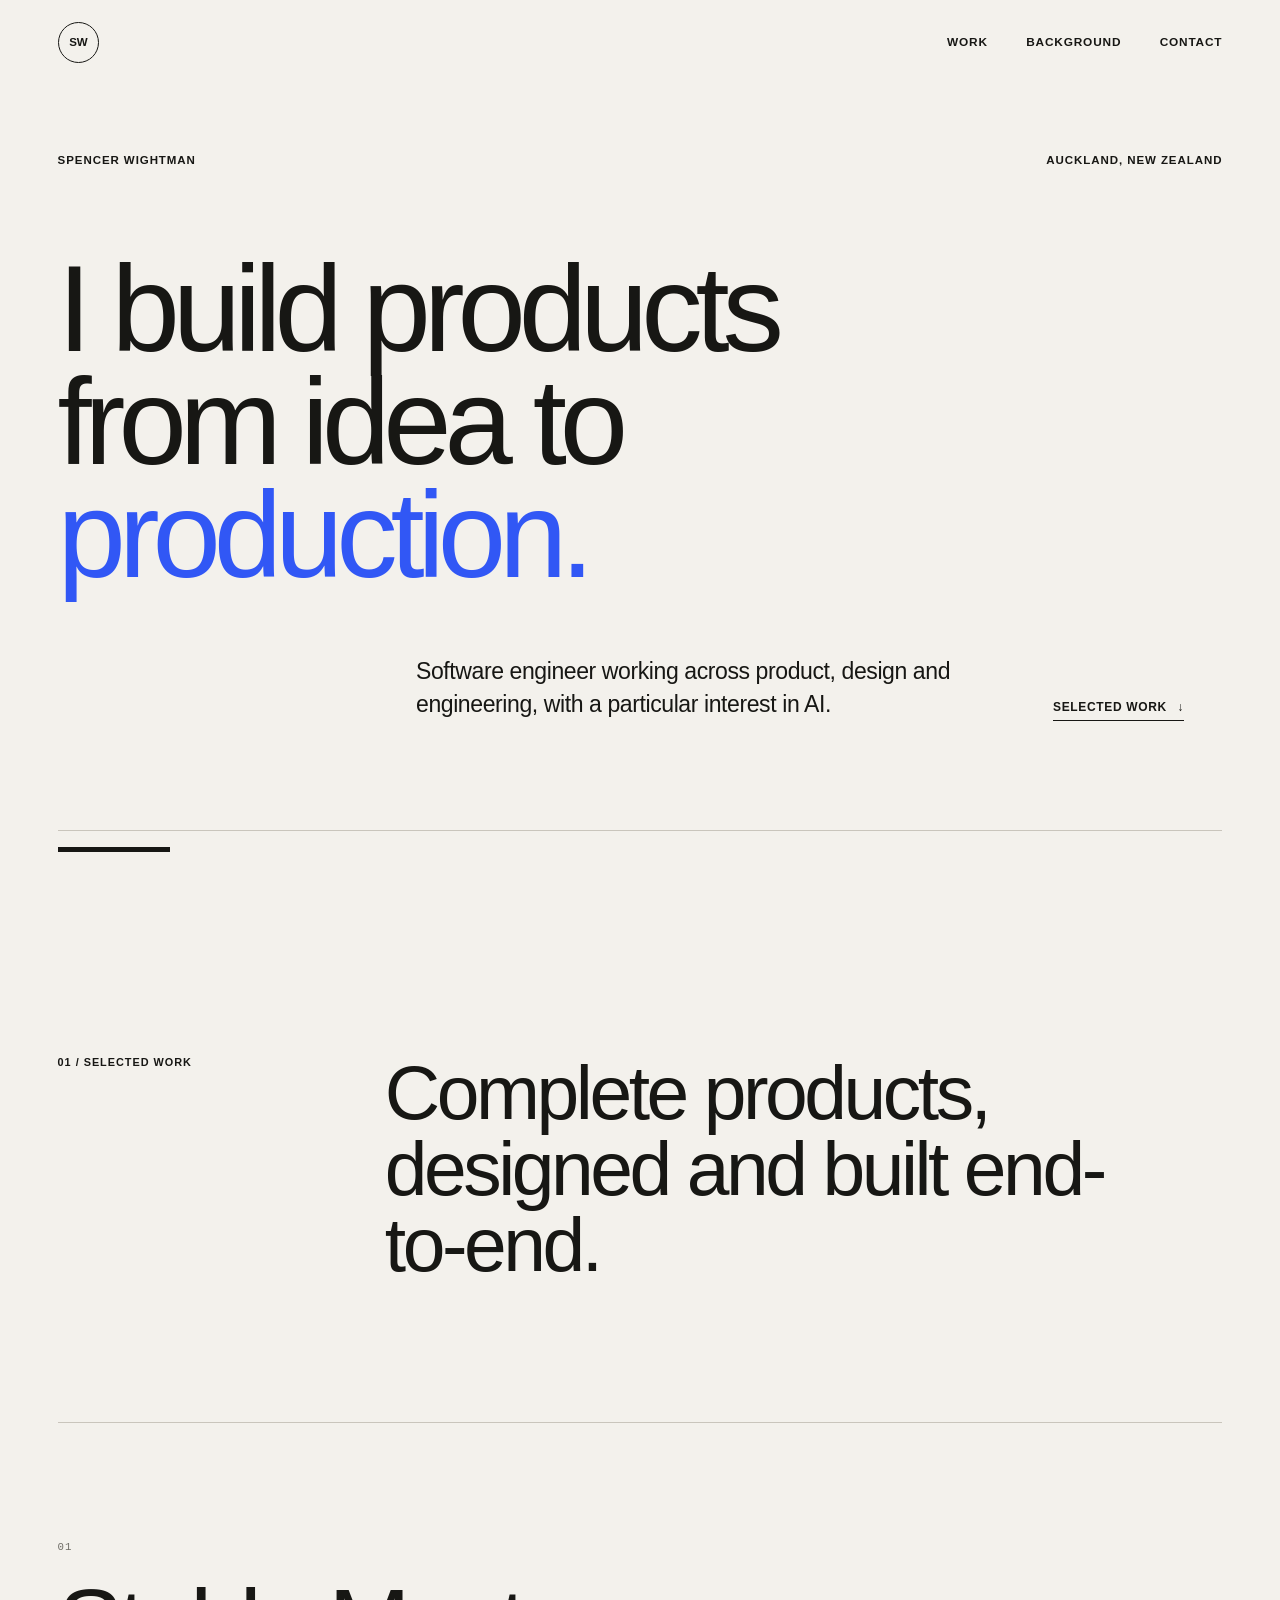
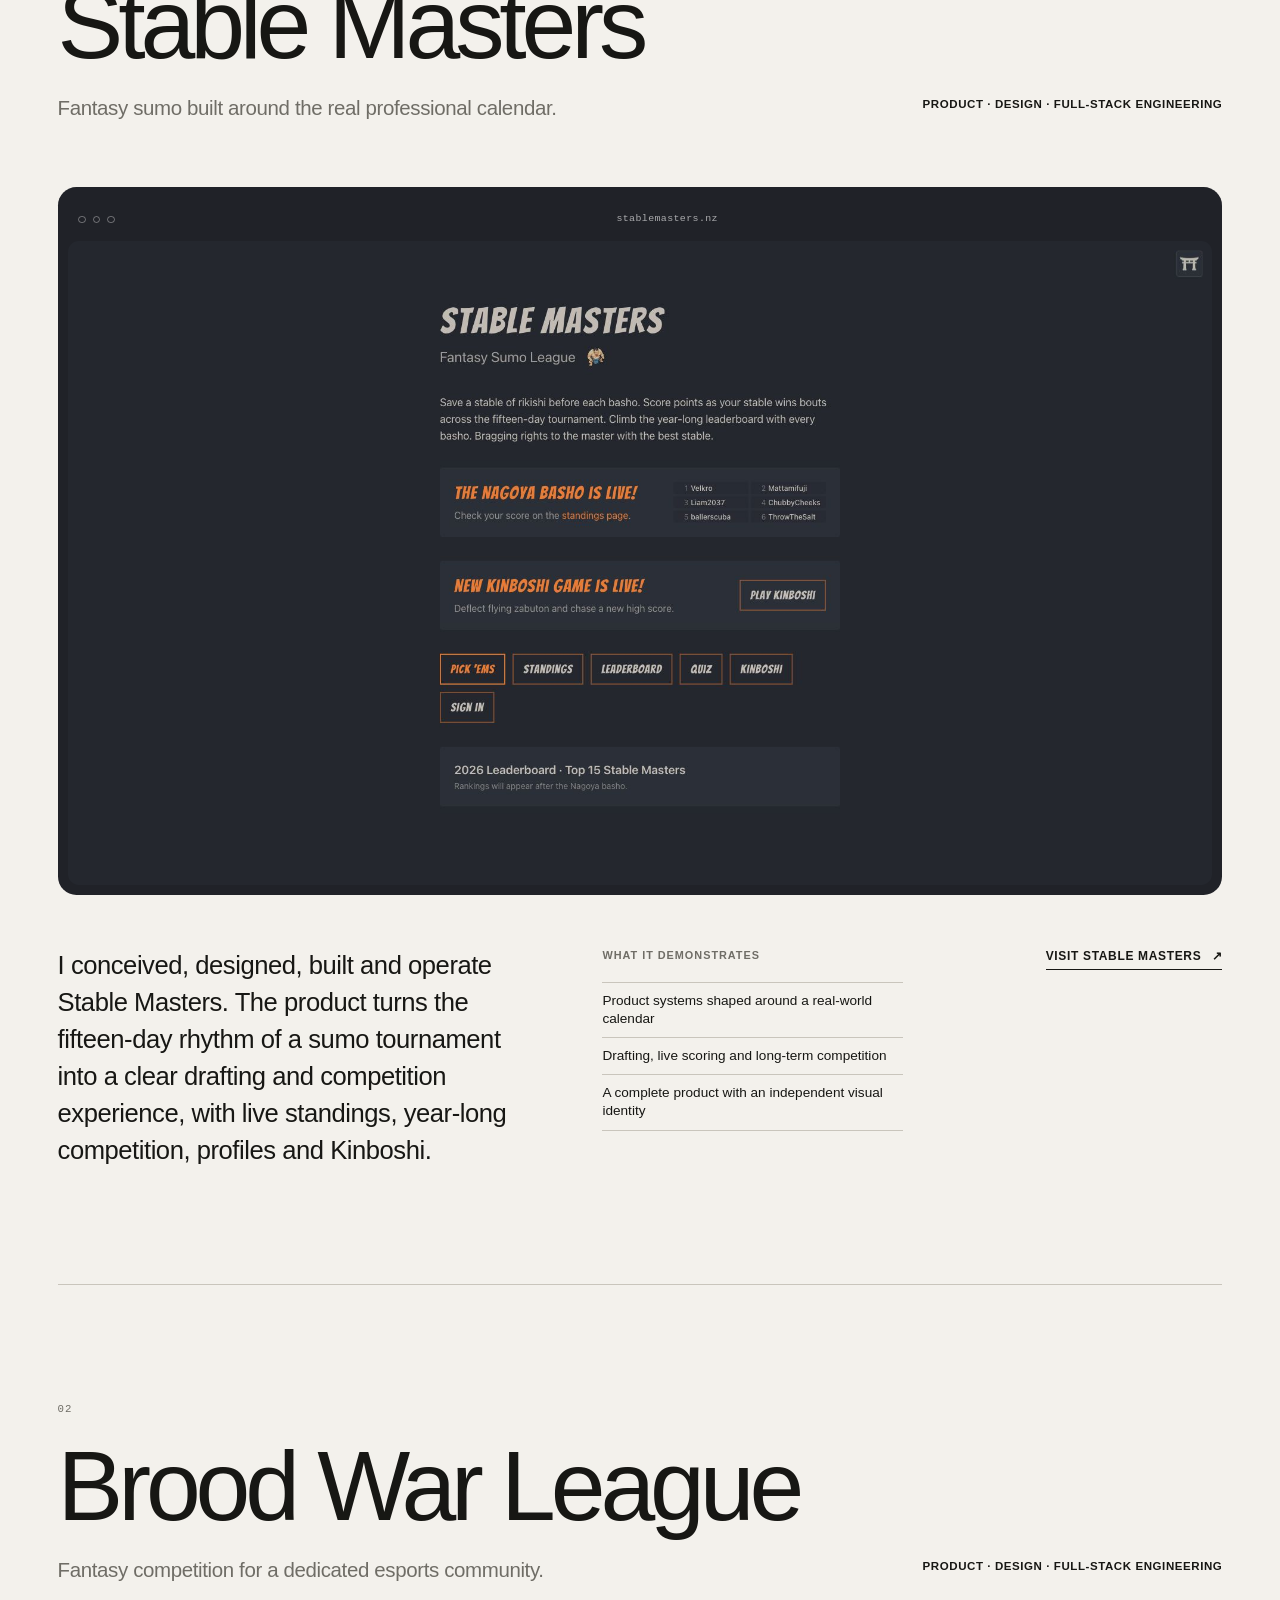
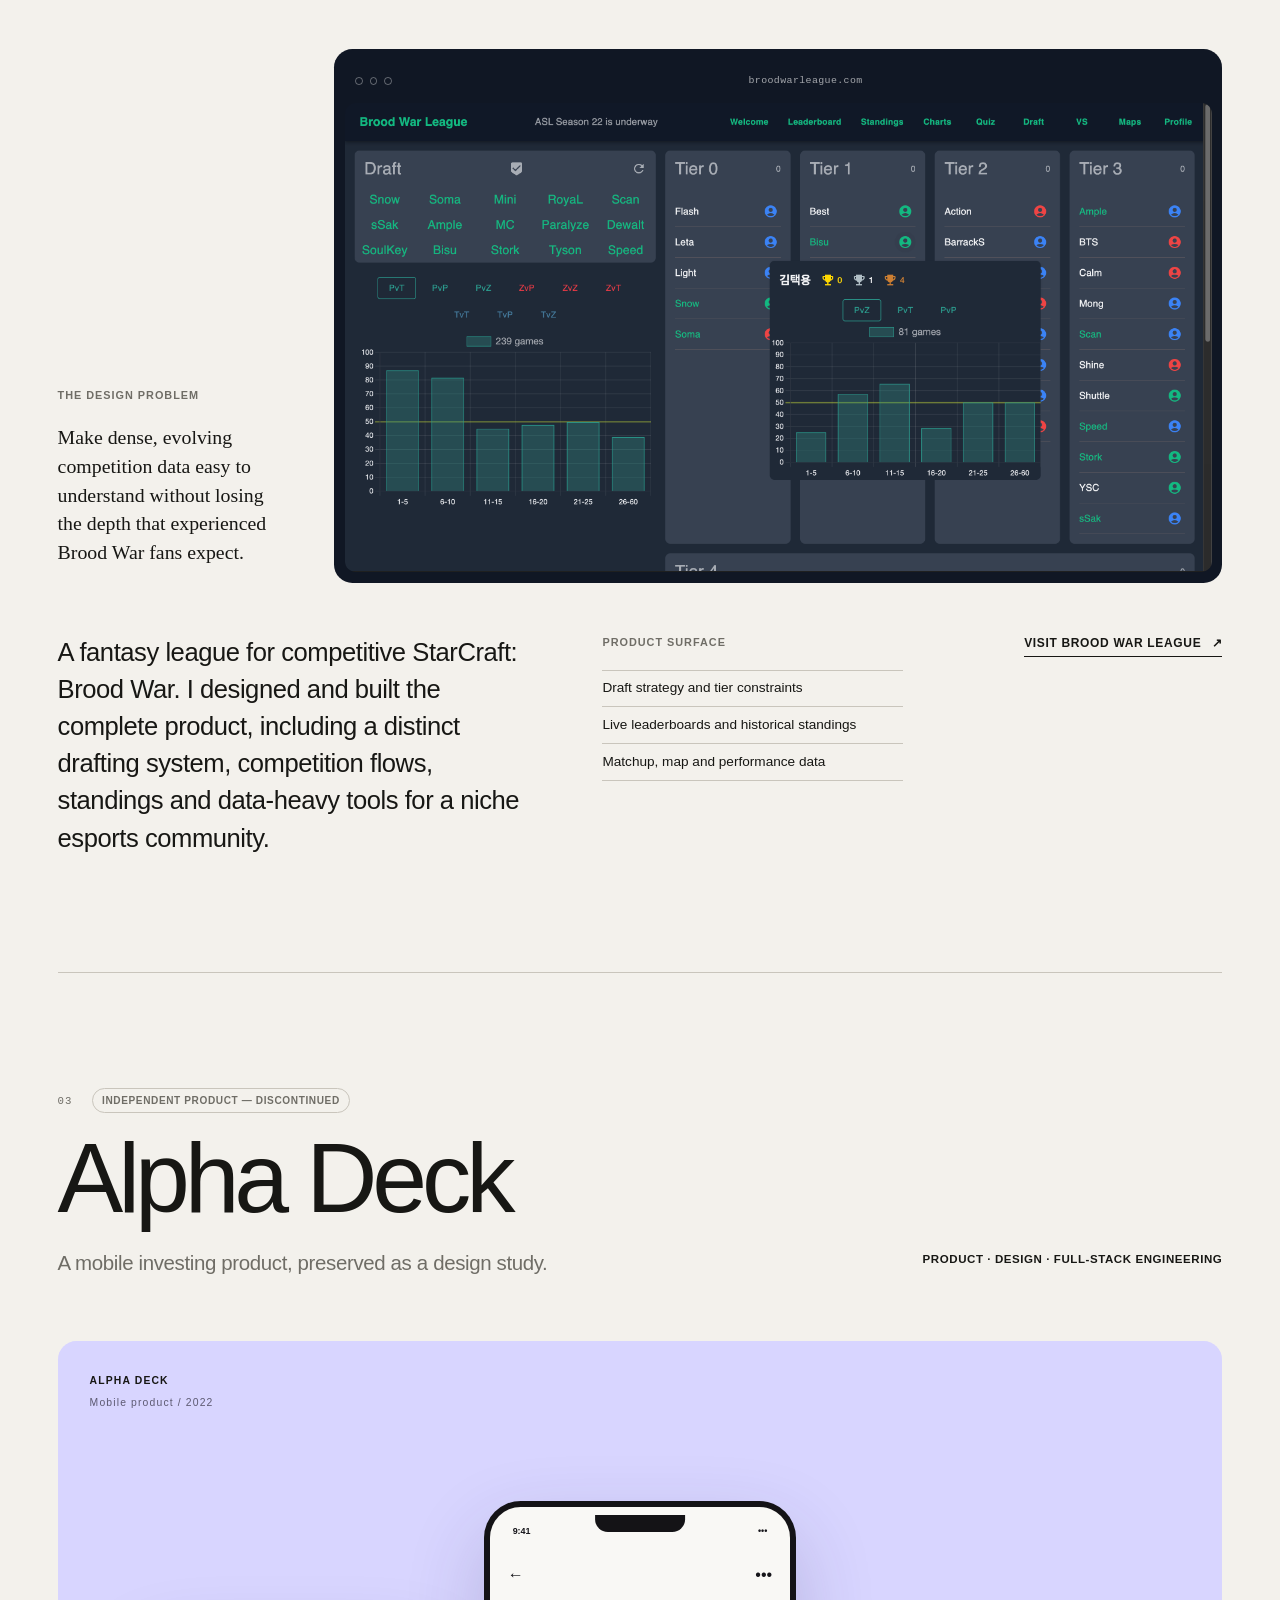
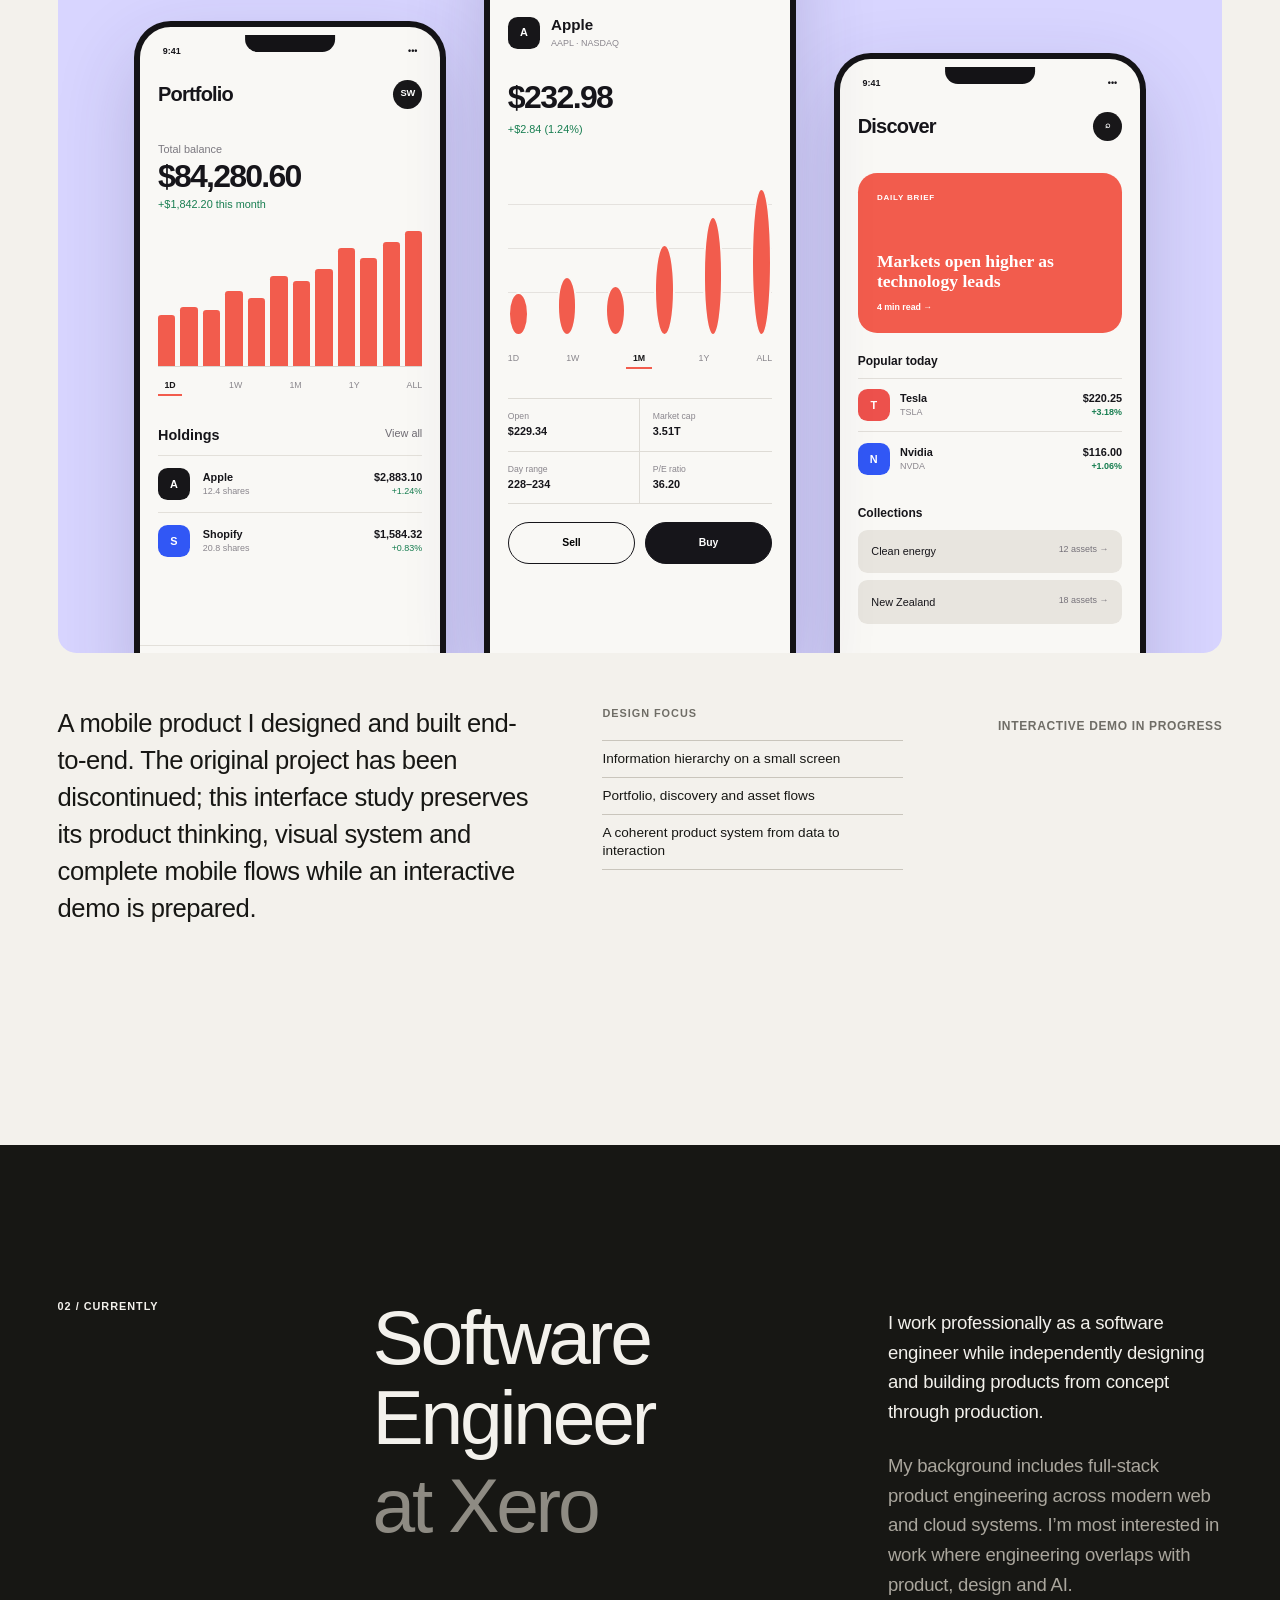
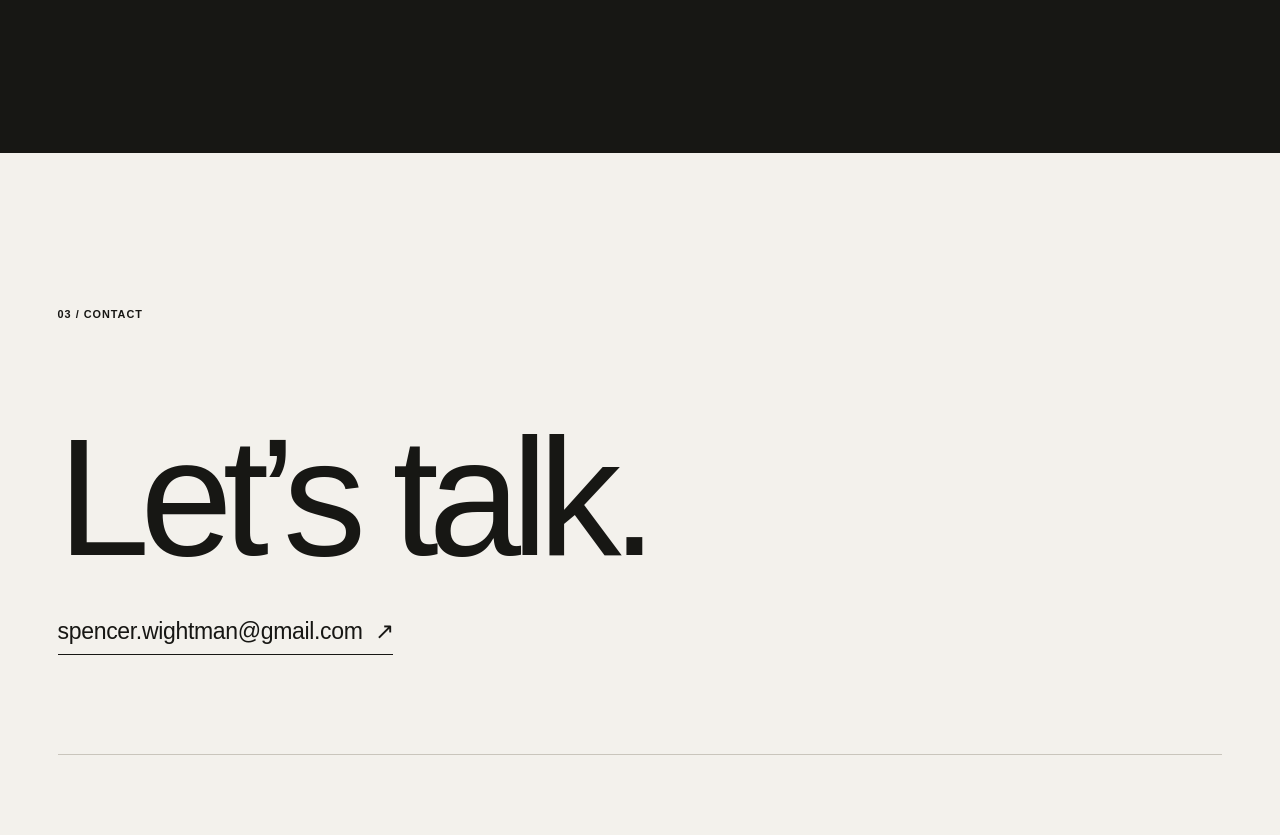
==== editorial.html @ 6a9484c7 "use minimal" ====
<!doctype html>
<html lang="en">
	<head>
		<meta charset="utf-8" />
		<meta name="viewport" content="width=device-width, initial-scale=1" />
		<meta
			name="description"
			content="Spencer Wightman designs and builds complete digital products from idea to production."
		/>
		<meta name="theme-color" content="#f3f1ec" />
		<meta property="og:title" content="Spencer Wightman — Product, design & engineering" />
		<meta
			property="og:description"
			content="I build products from idea to production."
		/>
		<meta property="og:type" content="website" />
		<meta property="og:url" content="https://spencerwightman.com/editorial.html" />
		<meta property="og:image" content="https://spencerwightman.com/images/og.png" />
		<meta property="og:image:width" content="1734" />
		<meta property="og:image:height" content="907" />
		<meta property="og:image:alt" content="Spencer Wightman — I build products from idea to production." />
		<meta name="twitter:card" content="summary_large_image" />
		<meta name="twitter:title" content="Spencer Wightman — Product, design & engineering" />
		<meta name="twitter:description" content="I build products from idea to production." />
		<meta name="twitter:image" content="https://spencerwightman.com/images/og.png" />
		<title>Spencer Wightman — Product, design & engineering</title>
		<link rel="stylesheet" href="assets/css/main.css" />
		<script src="assets/js/site.js" defer></script>
	</head>
	<body>
		<a class="skip-link" href="#main">Skip to content</a>

		<header class="site-header" data-header>
			<a class="wordmark" href="#top" aria-label="Spencer Wightman, home">SW</a>
			<nav aria-label="Primary navigation">
				<a href="#work">Work</a>
				<a href="#background">Background</a>
				<a href="#contact">Contact</a>
			</nav>
		</header>

		<main id="main">
			<section class="hero" id="top" aria-labelledby="hero-title">
				<div class="hero__eyebrow reveal">
					<span>Spencer Wightman</span>
					<span>Auckland, New Zealand</span>
				</div>
				<div class="hero__body">
					<h1 class="reveal" id="hero-title">
						I build products<br />
						from idea to <span>production.</span>
					</h1>
					<div class="hero__intro reveal">
						<p>
							Software engineer working across product, design and engineering,
							with a particular interest in AI.
						</p>
						<a class="text-link" href="#work">Selected work <span aria-hidden="true">↓</span></a>
					</div>
				</div>
				<div class="hero__rule" aria-hidden="true">
					<span></span>
				</div>
			</section>

			<section class="work" id="work" aria-labelledby="work-title">
				<div class="section-heading reveal">
					<p class="kicker">01 / Selected work</p>
					<h2 id="work-title">Complete products,<br />designed and built end-to-end.</h2>
				</div>

				<article class="project project--stable" aria-labelledby="stable-title">
					<div class="project__top reveal">
						<div>
							<p class="project__number">01</p>
							<h3 id="stable-title">Stable Masters</h3>
							<p class="project__tagline">Fantasy sumo built around the real professional calendar.</p>
						</div>
						<p class="project__role">Product · Design · Full-stack Engineering</p>
					</div>

					<a
						class="project-visual project-visual--browser reveal"
						href="https://stablemasters.nz/"
						target="_blank"
						rel="noreferrer"
						aria-label="Visit Stable Masters"
					>
						<div class="browser-bar" aria-hidden="true">
							<span></span><span></span><span></span>
							<p>stablemasters.nz</p>
						</div>
						<img
							src="images/work/stable-masters-1920.jpg"
							alt="Stable Masters fantasy sumo homepage, showing tournament updates and game navigation"
							width="1920"
							height="1080"
							loading="lazy"
							decoding="async"
						/>
						<span class="visual-arrow" aria-hidden="true">↗</span>
					</a>

					<div class="project__detail reveal">
						<p class="project__description">
							I conceived, designed, built and operate Stable Masters. The product turns the
							fifteen-day rhythm of a sumo tournament into a clear drafting and competition
							experience, with live standings, year-long competition, profiles and Kinboshi.
						</p>
						<div class="project__proof">
							<p class="kicker">What it demonstrates</p>
							<ul>
								<li>Product systems shaped around a real-world calendar</li>
								<li>Drafting, live scoring and long-term competition</li>
								<li>A complete product with an independent visual identity</li>
							</ul>
						</div>
						<a class="project-link" href="https://stablemasters.nz/" target="_blank" rel="noreferrer">
							Visit Stable Masters <span aria-hidden="true">↗</span>
						</a>
					</div>
				</article>

				<article class="project project--brood" aria-labelledby="brood-title">
					<div class="project__top reveal">
						<div>
							<p class="project__number">02</p>
							<h3 id="brood-title">Brood War League</h3>
							<p class="project__tagline">Fantasy competition for a dedicated esports community.</p>
						</div>
						<p class="project__role">Product · Design · Full-stack Engineering</p>
					</div>

					<div class="project__editorial">
						<div class="project__side-note reveal">
							<p class="kicker">The design problem</p>
							<p>
								Make dense, evolving competition data easy to understand without losing
								the depth that experienced Brood War fans expect.
							</p>
						</div>
						<a
							class="project-visual project-visual--browser reveal"
							href="https://broodwarleague.com/"
							target="_blank"
							rel="noreferrer"
							aria-label="Visit Brood War League"
						>
							<div class="browser-bar" aria-hidden="true">
								<span></span><span></span><span></span>
								<p>broodwarleague.com</p>
							</div>
							<img
								src="images/work/brood-war-league.png"
								alt="Brood War League draft interface with a populated roster and a Tier 1 player statistics panel open"
								width="2880"
								height="1558"
								loading="lazy"
								decoding="async"
							/>
							<span class="visual-arrow" aria-hidden="true">↗</span>
						</a>
					</div>

					<div class="project__detail reveal">
						<p class="project__description">
							A fantasy league for competitive StarCraft: Brood War. I designed and built the
							complete product, including a distinct drafting system, competition flows,
							standings and data-heavy tools for a niche esports community.
						</p>
						<div class="project__proof">
							<p class="kicker">Product surface</p>
							<ul>
								<li>Draft strategy and tier constraints</li>
								<li>Live leaderboards and historical standings</li>
								<li>Matchup, map and performance data</li>
							</ul>
						</div>
						<a class="project-link" href="https://broodwarleague.com/" target="_blank" rel="noreferrer">
							Visit Brood War League <span aria-hidden="true">↗</span>
						</a>
					</div>
				</article>

				<article class="project project--alpha" aria-labelledby="alpha-title">
					<div class="project__top reveal">
						<div>
							<div class="project__label-row">
								<p class="project__number">03</p>
								<p class="status">Independent product — discontinued</p>
							</div>
							<h3 id="alpha-title">Alpha Deck</h3>
							<p class="project__tagline">A mobile investing product, preserved as a design study.</p>
						</div>
						<p class="project__role">Product · Design · Full-stack Engineering</p>
					</div>

					<div class="alpha-stage reveal" aria-label="Alpha Deck mobile interface concepts">
						<div class="alpha-caption">
							<p>ALPHA DECK</p>
							<span>Mobile product / 2022</span>
						</div>

						<div class="phone phone--overview">
							<div class="phone__status"><span>9:41</span><span>•••</span></div>
							<div class="phone__header">
								<span>Portfolio</span>
								<button type="button" aria-label="Alpha Deck profile">SW</button>
							</div>
							<div class="balance">
								<p>Total balance</p>
								<strong>$84,280.60</strong>
								<span>+$1,842.20 this month</span>
							</div>
							<div class="mini-chart" aria-hidden="true">
								<i style="--h: 38%"></i><i style="--h: 44%"></i><i style="--h: 42%"></i>
								<i style="--h: 56%"></i><i style="--h: 51%"></i><i style="--h: 67%"></i>
								<i style="--h: 63%"></i><i style="--h: 72%"></i><i style="--h: 88%"></i>
								<i style="--h: 80%"></i><i style="--h: 92%"></i><i style="--h: 100%"></i>
							</div>
							<div class="periods"><b>1D</b><span>1W</span><span>1M</span><span>1Y</span><span>ALL</span></div>
							<div class="holding-heading"><strong>Holdings</strong><span>View all</span></div>
							<div class="holding">
								<i class="mark mark--black">A</i>
								<p><strong>Apple</strong><span>12.4 shares</span></p>
								<p><strong>$2,883.10</strong><span class="positive">+1.24%</span></p>
							</div>
							<div class="holding">
								<i class="mark mark--blue">S</i>
								<p><strong>Shopify</strong><span>20.8 shares</span></p>
								<p><strong>$1,584.32</strong><span class="positive">+0.83%</span></p>
							</div>
							<div class="phone__nav"><b>◉</b><span>⌁</span><span>◎</span><span>☰</span></div>
						</div>

						<div class="phone phone--detail">
							<div class="phone__status"><span>9:41</span><span>•••</span></div>
							<div class="detail-top"><span>←</span><span>•••</span></div>
							<div class="stock-title">
								<i class="mark mark--black">A</i>
								<p><strong>Apple</strong><span>AAPL · NASDAQ</span></p>
							</div>
							<div class="stock-price">
								<strong>$232.98</strong>
								<span>+$2.84 (1.24%)</span>
							</div>
							<div class="line-chart" aria-hidden="true">
								<span></span>
								<i></i><i></i><i></i><i></i><i></i><i></i>
							</div>
							<div class="periods"><span>1D</span><span>1W</span><b>1M</b><span>1Y</span><span>ALL</span></div>
							<div class="metric-grid">
								<p><span>Open</span><strong>$229.34</strong></p>
								<p><span>Market cap</span><strong>3.51T</strong></p>
								<p><span>Day range</span><strong>228–234</strong></p>
								<p><span>P/E ratio</span><strong>36.20</strong></p>
							</div>
							<div class="trade-actions">
								<button type="button">Sell</button><button type="button">Buy</button>
							</div>
						</div>

						<div class="phone phone--discover">
							<div class="phone__status"><span>9:41</span><span>•••</span></div>
							<div class="phone__header"><span>Discover</span><button type="button" aria-label="Search">⌕</button></div>
							<div class="insight">
								<p>DAILY BRIEF</p>
								<strong>Markets open higher as technology leads</strong>
								<span>4 min read →</span>
							</div>
							<p class="small-heading">Popular today</p>
							<div class="watch-card">
								<div><i class="mark mark--red">T</i><p><strong>Tesla</strong><span>TSLA</span></p></div>
								<strong>$220.25 <span class="positive">+3.18%</span></strong>
							</div>
							<div class="watch-card">
								<div><i class="mark mark--blue">N</i><p><strong>Nvidia</strong><span>NVDA</span></p></div>
								<strong>$116.00 <span class="positive">+1.06%</span></strong>
							</div>
							<p class="small-heading">Collections</p>
							<div class="collection-row"><span>Clean energy</span><span>12 assets →</span></div>
							<div class="collection-row"><span>New Zealand</span><span>18 assets →</span></div>
							<div class="phone__nav"><span>◉</span><b>⌁</b><span>◎</span><span>☰</span></div>
						</div>
					</div>

					<div class="project__detail reveal">
						<p class="project__description">
							A mobile product I designed and built end-to-end. The original project has been
							discontinued; this interface study preserves its product thinking, visual
							system and complete mobile flows while an interactive demo is prepared.
						</p>
						<div class="project__proof">
							<p class="kicker">Design focus</p>
							<ul>
								<li>Information hierarchy on a small screen</li>
								<li>Portfolio, discovery and asset flows</li>
								<li>A coherent product system from data to interaction</li>
							</ul>
						</div>
						<p class="project-link project-link--muted">Interactive demo in progress</p>
					</div>
				</article>
			</section>

			<section class="background" id="background" aria-labelledby="background-title">
				<div class="background__grid reveal">
					<p class="kicker">02 / Currently</p>
					<div>
						<h2 id="background-title">
							<span class="background__title-role">Software Engineer</span>
							<span class="background__title-company">at Xero</span>
						</h2>
					</div>
					<div class="background__copy">
						<p>
							I work professionally as a software engineer while independently designing and
							building products from concept through production.
						</p>
						<p>
							My background includes full-stack product engineering across modern web and
							cloud systems. I’m most interested in work where engineering overlaps with
							product, design and AI.
						</p>
					</div>
				</div>
			</section>

			<section class="contact" id="contact" aria-labelledby="contact-title">
				<p class="kicker reveal">03 / Contact</p>
				<div class="contact__main reveal">
					<h2 id="contact-title">Let’s talk.</h2>
					<a href="mailto:spencer.wightman@gmail.com">
						spencer.wightman@gmail.com <span aria-hidden="true">↗</span>
					</a>
				</div>
				<footer class="footer reveal">
					<p>Spencer Wightman © <span data-year>2026</span></p>
					<div>
						<a href="https://github.com/spencerwightman" target="_blank" rel="noreferrer">GitHub ↗</a>
						<a href="https://www.linkedin.com/in/spencer-wightman/" target="_blank" rel="noreferrer">LinkedIn ↗</a>
					</div>
					<a href="#top">Back to top ↑</a>
				</footer>
			</section>
		</main>
	</body>
</html>
---- assets/css/main.css ----
@charset "UTF-8";

:root {
	--paper: #f3f1ec;
	--paper-deep: #e8e4dc;
	--ink: #171714;
	--muted: #6f6d66;
	--line: #c9c5bc;
	--accent: #3157f5;
	--white: #fbfaf7;
	--radius: 1.15rem;
	--page: min(91vw, 1480px);
}

* {
	box-sizing: border-box;
}

html {
	scroll-behavior: smooth;
	background: var(--paper);
}

body {
	margin: 0;
	background: var(--paper);
	color: var(--ink);
	font-family: "Helvetica Neue", "Neue Haas Grotesk Text Pro", "Inter", Arial, sans-serif;
	font-size: 16px;
	font-feature-settings: "kern" 1, "liga" 1, "calt" 1;
	font-kerning: normal;
	line-height: 1.5;
	text-rendering: optimizeLegibility;
	-webkit-font-smoothing: antialiased;
}

::selection {
	background: var(--ink);
	color: var(--paper);
}

a {
	color: inherit;
	text-decoration: none;
}

button {
	font: inherit;
}

.skip-link {
	position: fixed;
	z-index: 100;
	top: 0.75rem;
	left: 0.75rem;
	padding: 0.75rem 1rem;
	background: var(--ink);
	color: var(--white);
	transform: translateY(-150%);
	transition: transform 180ms ease;
}

.skip-link:focus {
	transform: translateY(0);
}

.site-header {
	position: fixed;
	z-index: 50;
	top: 0;
	left: 0;
	display: flex;
	width: 100%;
	align-items: center;
	justify-content: space-between;
	padding: 1.35rem max(4.5vw, 1.25rem);
	transition: padding 220ms ease, background-color 220ms ease, border-color 220ms ease;
	border-bottom: 1px solid transparent;
}

.site-header.is-scrolled {
	padding-top: 0.85rem;
	padding-bottom: 0.85rem;
	border-color: rgba(23, 23, 20, 0.12);
	background: rgba(243, 241, 236, 0.9);
	backdrop-filter: blur(14px);
}

.wordmark {
	display: grid;
	width: 2.6rem;
	height: 2.6rem;
	place-items: center;
	border: 1px solid var(--ink);
	border-radius: 50%;
	font-size: 0.72rem;
	font-weight: 700;
	letter-spacing: -0.02em;
	transition: background-color 180ms ease, color 180ms ease;
}

.wordmark:hover,
.wordmark:focus-visible {
	background: var(--ink);
	color: var(--paper);
}

.site-header nav {
	display: flex;
	gap: clamp(1.2rem, 3vw, 3.5rem);
	font-size: 0.74rem;
	font-weight: 600;
	letter-spacing: 0.07em;
	text-transform: uppercase;
}

.site-header nav a {
	position: relative;
}

.site-header nav a::after {
	position: absolute;
	right: 0;
	bottom: -0.35rem;
	left: 0;
	height: 1px;
	background: currentColor;
	content: "";
	transform: scaleX(0);
	transform-origin: right;
	transition: transform 180ms ease;
}

.site-header nav a:hover::after,
.site-header nav a:focus-visible::after {
	transform: scaleX(1);
	transform-origin: left;
}

.hero {
	display: flex;
	width: var(--page);
	min-height: 100svh;
	margin: 0 auto;
	padding: 9.5rem 0 3rem;
	flex-direction: column;
	justify-content: space-between;
}

.hero__eyebrow {
	display: flex;
	justify-content: space-between;
	font-size: 0.72rem;
	font-weight: 600;
	letter-spacing: 0.08em;
	text-transform: uppercase;
}

.hero__body {
	margin: auto 0;
	padding: 6vw 0 8vw;
}

.hero h1 {
	max-width: 13.4ch;
	margin: 0;
	font-size: clamp(4rem, 9.6vw, 10.7rem);
	font-weight: 540;
	letter-spacing: -0.058em;
	line-height: 0.92;
	text-wrap: balance;
}

.hero h1 span {
	color: var(--accent);
}

.hero__intro {
	display: grid;
	max-width: 48rem;
	margin-top: clamp(2.5rem, 5vw, 5rem);
	margin-left: min(28vw, 31rem);
	grid-template-columns: minmax(0, 1fr) auto;
	gap: 3rem;
	align-items: end;
}

.hero__intro p {
	margin: 0;
	font-size: clamp(1.2rem, 1.8vw, 1.7rem);
	letter-spacing: -0.018em;
	line-height: 1.42;
}

.text-link,
.project-link {
	display: inline-flex;
	width: fit-content;
	padding-bottom: 0.25rem;
	align-items: center;
	gap: 0.65rem;
	border-bottom: 1px solid currentColor;
	font-size: 0.75rem;
	font-weight: 700;
	letter-spacing: 0.055em;
	text-transform: uppercase;
	white-space: nowrap;
}

.text-link span,
.project-link span {
	transition: transform 180ms ease;
}

.text-link:hover span,
.text-link:focus-visible span {
	transform: translateY(0.25rem);
}

.project-link:hover span,
.project-link:focus-visible span {
	transform: translate(0.2rem, -0.2rem);
}

.hero__rule {
	display: grid;
	height: 1.4rem;
	align-items: end;
	border-top: 1px solid var(--line);
}

.hero__rule span {
	display: block;
	width: 7rem;
	height: 0.32rem;
	background: var(--ink);
}

.work {
	width: var(--page);
	margin: 0 auto;
	padding: clamp(7rem, 12vw, 13rem) 0 0;
}

.section-heading {
	display: grid;
	padding-bottom: clamp(7rem, 11vw, 12rem);
	grid-template-columns: minmax(10rem, 1fr) 3fr;
	gap: 3rem;
	align-items: start;
}

.kicker {
	margin: 0;
	font-size: 0.68rem;
	font-weight: 700;
	letter-spacing: 0.09em;
	text-transform: uppercase;
}

.section-heading h2 {
	max-width: 17ch;
	margin: 0;
	font-size: clamp(2.8rem, 6vw, 6.8rem);
	font-weight: 500;
	letter-spacing: -0.045em;
	line-height: 0.99;
	text-wrap: balance;
}

.project {
	padding: clamp(5rem, 9vw, 10rem) 0;
	border-top: 1px solid var(--line);
}

.project__top {
	display: grid;
	margin-bottom: clamp(2.5rem, 5vw, 5rem);
	grid-template-columns: 2fr 1fr;
	gap: 3rem;
	align-items: end;
}

.project__number {
	margin: 0 0 1.5rem;
	color: var(--muted);
	font-family: "SFMono-Regular", Consolas, monospace;
	font-size: 0.67rem;
	letter-spacing: 0.08em;
}

.project h3 {
	margin: 0;
	font-size: clamp(3.7rem, 7.7vw, 8.8rem);
	font-weight: 520;
	letter-spacing: -0.052em;
	line-height: 0.93;
}

.project__tagline {
	max-width: 35rem;
	margin: 1.5rem 0 0;
	color: var(--muted);
	font-size: clamp(1.1rem, 1.6vw, 1.45rem);
	letter-spacing: -0.018em;
	line-height: 1.4;
}

.project__role {
	margin: 0 0 0.6rem;
	font-size: 0.72rem;
	font-weight: 700;
	letter-spacing: 0.05em;
	text-align: right;
	text-transform: uppercase;
}

.project-visual {
	position: relative;
	display: block;
	overflow: hidden;
	border-radius: var(--radius);
	background: #202228;
}

.project-visual--browser {
	padding: 0.65rem;
}

.browser-bar {
	display: grid;
	height: 2.75rem;
	padding: 0 0.65rem;
	grid-template-columns: repeat(3, 0.48rem) 1fr;
	gap: 0.42rem;
	align-items: center;
	color: rgba(255, 255, 255, 0.62);
}

.browser-bar span {
	display: block;
	width: 0.48rem;
	height: 0.48rem;
	border: 1px solid rgba(255, 255, 255, 0.35);
	border-radius: 50%;
}

.browser-bar p {
	margin: 0 0 0 0.7rem;
	font-family: "SFMono-Regular", Consolas, monospace;
	font-size: 0.62rem;
	letter-spacing: 0.04em;
	text-align: center;
}

.project-visual img {
	display: block;
	width: 100%;
	height: auto;
	border-radius: calc(var(--radius) * 0.58);
	image-rendering: auto;
	transition: filter 240ms ease;
}

.project-visual:hover img {
	filter: saturate(1.04) contrast(1.015);
}

.project--stable > .project-visual {
	width: min(100%, 80.3125rem);
	margin-left: auto;
}

.visual-arrow {
	position: absolute;
	right: 2.1rem;
	bottom: 2rem;
	display: grid;
	width: 3.7rem;
	height: 3.7rem;
	place-items: center;
	border-radius: 50%;
	background: var(--paper);
	color: var(--ink);
	font-size: 1.3rem;
	opacity: 0;
	transform: translateY(0.8rem);
	transition: opacity 220ms ease, transform 220ms ease;
}

.project-visual:hover .visual-arrow,
.project-visual:focus-visible .visual-arrow {
	opacity: 1;
	transform: translateY(0);
}

.project__detail {
	display: grid;
	margin-top: clamp(2.5rem, 4vw, 4.5rem);
	grid-template-columns: 1.6fr 1fr 0.85fr;
	gap: clamp(2rem, 5vw, 6rem);
	align-items: start;
}

.project__description {
	max-width: 42rem;
	margin: 0;
	font-size: clamp(1.25rem, 2vw, 1.8rem);
	letter-spacing: -0.018em;
	line-height: 1.45;
}

.project__proof .kicker {
	margin-bottom: 1.2rem;
	color: var(--muted);
}

.project__proof ul {
	margin: 0;
	padding: 0;
	list-style: none;
}

.project__proof li {
	padding: 0.55rem 0;
	border-top: 1px solid var(--line);
	font-size: 0.85rem;
	line-height: 1.35;
}

.project__proof li:last-child {
	border-bottom: 1px solid var(--line);
}

.project__detail > .project-link {
	justify-self: end;
}

.project__editorial {
	display: grid;
	grid-template-columns: minmax(13rem, 0.58fr) 2.42fr;
	gap: clamp(2rem, 5vw, 6rem);
	align-items: end;
}

.project__side-note {
	padding-bottom: 1rem;
}

.project__side-note .kicker {
	margin-bottom: 1.25rem;
	color: var(--muted);
}

.project__side-note p:last-child {
	margin: 0;
	font-family: Georgia, "Times New Roman", serif;
	font-size: clamp(1.1rem, 1.55vw, 1.45rem);
	line-height: 1.45;
}

.project--brood .project-visual {
	background: #101724;
}

.project__label-row {
	display: flex;
	gap: 1.25rem;
	align-items: baseline;
}

.status {
	margin: 0;
	padding: 0.25rem 0.55rem;
	border: 1px solid var(--line);
	border-radius: 2rem;
	color: var(--muted);
	font-size: 0.63rem;
	font-weight: 700;
	letter-spacing: 0.06em;
	text-transform: uppercase;
}

.alpha-stage {
	position: relative;
	display: grid;
	min-height: 57rem;
	overflow: hidden;
	padding: clamp(5rem, 8vw, 8rem) clamp(1rem, 6vw, 7rem) 0;
	grid-template-columns: repeat(3, minmax(13rem, 22rem));
	gap: clamp(1.25rem, 3vw, 3.5rem);
	justify-content: center;
	align-items: end;
	border-radius: var(--radius);
	background: #d8d5ff;
}

.alpha-caption {
	position: absolute;
	top: 2rem;
	left: 2rem;
}

.alpha-caption p,
.alpha-caption span {
	margin: 0;
	font-size: 0.65rem;
	font-weight: 700;
	letter-spacing: 0.11em;
}

.alpha-caption span {
	color: #5d5a72;
	font-weight: 500;
}

.phone {
	position: relative;
	min-height: 42rem;
	overflow: hidden;
	padding: 1rem 1.1rem 0;
	border: 0.42rem solid #141316;
	border-bottom: 0;
	border-radius: 2.3rem 2.3rem 0 0;
	background: #f9f8f5;
	box-shadow: 0 2rem 5rem rgba(50, 43, 95, 0.2);
	color: #16151a;
	font-size: 0.68rem;
}

.phone::before {
	position: absolute;
	z-index: 1;
	top: 0.45rem;
	left: 50%;
	width: 30%;
	height: 1.1rem;
	border-radius: 0 0 0.8rem 0.8rem;
	background: #141316;
	content: "";
	transform: translateX(-50%);
}

.phone--overview {
	transform: translateY(2.5rem);
}

.phone--detail {
	min-height: 47rem;
	z-index: 2;
}

.phone--discover {
	transform: translateY(4.5rem);
}

.phone__status {
	display: flex;
	padding: 0.1rem 0.3rem 1.3rem;
	justify-content: space-between;
	font-size: 0.56rem;
	font-weight: 700;
}

.phone__header {
	display: flex;
	margin-bottom: 2rem;
	align-items: center;
	justify-content: space-between;
	font-size: 1.25rem;
	font-weight: 700;
	letter-spacing: -0.04em;
}

.phone__header button {
	display: grid;
	width: 1.8rem;
	height: 1.8rem;
	padding: 0;
	place-items: center;
	border: 0;
	border-radius: 50%;
	background: #181719;
	color: #fff;
	font-size: 0.58rem;
}

.balance p {
	margin: 0;
	color: #7c7980;
}

.balance strong {
	display: block;
	margin: 0.15rem 0 0.25rem;
	font-size: 2rem;
	letter-spacing: -0.055em;
	line-height: 1;
}

.balance span,
.stock-price span,
.positive {
	color: #187e51;
}

.mini-chart {
	display: flex;
	height: 8.5rem;
	margin: 1.2rem 0 0.7rem;
	gap: 0.32rem;
	align-items: end;
	border-bottom: 1px solid #d8d6d1;
}

.mini-chart i {
	display: block;
	width: 100%;
	height: var(--h);
	border-radius: 0.2rem 0.2rem 0 0;
	background: #f25c4d;
}

.periods {
	display: flex;
	margin-bottom: 1.8rem;
	justify-content: space-between;
	color: #88858b;
	font-size: 0.55rem;
}

.periods b {
	padding: 0 0.4rem 0.15rem;
	border-bottom: 2px solid #f25c4d;
	color: #181719;
}

.holding-heading {
	display: flex;
	margin-bottom: 0.5rem;
	justify-content: space-between;
}

.holding-heading strong {
	font-size: 0.9rem;
}

.holding-heading span {
	color: #6f6b73;
}

.holding {
	display: grid;
	padding: 0.75rem 0;
	grid-template-columns: 2.2rem 1fr auto;
	gap: 0.6rem;
	align-items: center;
	border-top: 1px solid #e3e0da;
}

.mark {
	display: grid;
	width: 2rem;
	height: 2rem;
	place-items: center;
	border-radius: 0.6rem;
	color: #fff;
	font-style: normal;
	font-weight: 700;
}

.mark--black {
	background: #171619;
}

.mark--blue {
	background: #3157f5;
}

.mark--red {
	background: #ed514c;
}

.holding p,
.stock-title p,
.watch-card p {
	display: flex;
	margin: 0;
	flex-direction: column;
}

.holding p:last-child {
	text-align: right;
}

.holding span,
.stock-title span,
.watch-card span {
	color: #8a868d;
	font-size: 0.56rem;
}

.holding .positive,
.watch-card .positive {
	color: #187e51;
}

.phone__nav {
	position: absolute;
	right: 0;
	bottom: 0;
	left: 0;
	display: flex;
	height: 3rem;
	align-items: center;
	justify-content: space-around;
	border-top: 1px solid #e3e0da;
	background: #f9f8f5;
	color: #98949b;
}

.phone__nav b {
	color: #f25c4d;
}

.detail-top {
	display: flex;
	margin: 0.25rem 0 1.7rem;
	justify-content: space-between;
	font-size: 1rem;
}

.stock-title {
	display: flex;
	gap: 0.7rem;
	align-items: center;
}

.stock-title strong {
	font-size: 0.95rem;
}

.stock-price {
	display: flex;
	margin: 1.4rem 0;
	flex-direction: column;
}

.stock-price strong {
	font-size: 2rem;
	letter-spacing: -0.05em;
}

.line-chart {
	position: relative;
	display: flex;
	height: 11rem;
	margin-bottom: 1rem;
	align-items: end;
	justify-content: space-between;
}

.line-chart::before,
.line-chart::after,
.line-chart span {
	position: absolute;
	right: 0;
	left: 0;
	height: 1px;
	background: #e5e2de;
	content: "";
}

.line-chart::before {
	top: 25%;
}

.line-chart span {
	top: 50%;
}

.line-chart::after {
	top: 75%;
}

.line-chart i {
	position: relative;
	z-index: 2;
	display: block;
	width: 1.3rem;
	border: 2px solid #f9f8f5;
	border-radius: 50%;
	background: #f25c4d;
}

.line-chart i:nth-of-type(1) { height: 25%; }
.line-chart i:nth-of-type(2) { height: 34%; }
.line-chart i:nth-of-type(3) { height: 29%; }
.line-chart i:nth-of-type(4) { height: 52%; }
.line-chart i:nth-of-type(5) { height: 68%; }
.line-chart i:nth-of-type(6) { height: 84%; }

.metric-grid {
	display: grid;
	margin-top: 1rem;
	grid-template-columns: 1fr 1fr;
	border-top: 1px solid #dedbd5;
}

.metric-grid p {
	display: flex;
	margin: 0;
	padding: 0.7rem 0;
	flex-direction: column;
	border-bottom: 1px solid #dedbd5;
}

.metric-grid p:nth-child(odd) {
	border-right: 1px solid #dedbd5;
}

.metric-grid p:nth-child(even) {
	padding-left: 0.8rem;
}

.metric-grid span {
	color: #8a868d;
	font-size: 0.54rem;
}

.trade-actions {
	display: grid;
	margin-top: 1.1rem;
	grid-template-columns: 1fr 1fr;
	gap: 0.6rem;
}

.trade-actions button {
	padding: 0.75rem;
	border: 1px solid #16151a;
	border-radius: 2rem;
	background: transparent;
	font-size: 0.65rem;
	font-weight: 700;
}

.trade-actions button:last-child {
	background: #16151a;
	color: #fff;
}

.insight {
	display: flex;
	min-height: 10rem;
	padding: 1.2rem;
	flex-direction: column;
	justify-content: flex-end;
	border-radius: 1.2rem;
	background: #f25c4d;
	color: #fff;
}

.insight p {
	margin: 0 auto auto 0;
	font-size: 0.5rem;
	font-weight: 700;
	letter-spacing: 0.1em;
}

.insight strong {
	font-family: Georgia, serif;
	font-size: 1.1rem;
	line-height: 1.15;
}

.insight span {
	margin-top: 0.6rem;
	font-size: 0.55rem;
	font-weight: 700;
}

.small-heading {
	margin: 1.2rem 0 0.45rem;
	font-size: 0.75rem;
	font-weight: 700;
}

.watch-card {
	display: flex;
	padding: 0.65rem 0;
	align-items: center;
	justify-content: space-between;
	border-top: 1px solid #e1ded9;
}

.watch-card > div {
	display: flex;
	gap: 0.65rem;
	align-items: center;
}

.watch-card > strong {
	display: flex;
	flex-direction: column;
	text-align: right;
}

.collection-row {
	display: flex;
	padding: 0.85rem;
	justify-content: space-between;
	border-radius: 0.6rem;
	background: #e8e5df;
}

.collection-row + .collection-row {
	margin-top: 0.45rem;
}

.collection-row span:last-child {
	color: #76727a;
	font-size: 0.56rem;
}

.project-link--muted {
	border: 0;
	color: var(--muted);
	cursor: default;
}

.background {
	margin-top: clamp(4rem, 8vw, 8rem);
	padding: clamp(7rem, 12vw, 13rem) max(4.5vw, 1.25rem);
	background: var(--ink);
	color: var(--paper);
}

.background__grid {
	display: grid;
	width: 100%;
	max-width: 1480px;
	margin: 0 auto;
	grid-template-columns: 0.75fr 1.35fr 1fr;
	gap: clamp(2rem, 5vw, 6rem);
	align-items: start;
}

.background h2 {
	margin: 0;
	font-size: clamp(3.2rem, 6vw, 6.8rem);
	font-weight: 500;
	letter-spacing: -0.042em;
	line-height: 1.03;
}

.background__title-role,
.background__title-company {
	display: block;
}

.background__title-role {
	text-wrap: balance;
}

.background__title-company {
	margin-top: 0.12em;
	color: #8e8b83;
}

.background__copy {
	padding-top: 0.6rem;
}

.background__copy p {
	margin: 0;
	font-size: clamp(1rem, 1.45vw, 1.3rem);
	letter-spacing: -0.012em;
	line-height: 1.6;
}

.background__copy p + p {
	margin-top: 1.5rem;
	color: #aaa69d;
}

.contact {
	width: var(--page);
	margin: 0 auto;
	padding: clamp(7rem, 12vw, 13rem) 0 2.5rem;
}

.contact__main {
	display: grid;
	min-height: 48vh;
	padding: clamp(3rem, 7vw, 7rem) 0;
	align-content: center;
	border-bottom: 1px solid var(--line);
}

.contact h2 {
	margin: 0;
	font-size: clamp(5rem, 13vw, 14rem);
	font-weight: 520;
	letter-spacing: -0.06em;
	line-height: 0.92;
}

.contact__main > a {
	display: flex;
	width: fit-content;
	margin-top: 2.5rem;
	padding-bottom: 0.35rem;
	gap: 0.75rem;
	border-bottom: 1px solid var(--ink);
	font-size: clamp(1rem, 1.8vw, 1.5rem);
	letter-spacing: -0.015em;
}

.contact__main > a span {
	transition: transform 180ms ease;
}

.contact__main > a:hover span {
	transform: translate(0.2rem, -0.2rem);
}

.footer {
	display: grid;
	padding-top: 1.5rem;
	grid-template-columns: 1fr auto 1fr;
	gap: 2rem;
	font-size: 0.68rem;
	font-weight: 700;
	letter-spacing: 0.07em;
	text-transform: uppercase;
}

.footer p {
	margin: 0;
}

.footer div {
	display: flex;
	gap: 2rem;
}

.footer > a {
	justify-self: end;
}

.reveal {
	opacity: 0;
	transform: translateY(1.5rem);
	transition: opacity 700ms ease, transform 700ms cubic-bezier(0.2, 0.7, 0.2, 1);
}

.reveal.is-visible {
	opacity: 1;
	transform: translateY(0);
}

@media (max-width: 980px) {
	.hero__intro {
		margin-left: 14vw;
	}

	.section-heading,
	.project__top {
		grid-template-columns: 1fr;
	}

	.project__role {
		text-align: left;
	}

	.project__detail {
		grid-template-columns: 1.4fr 1fr;
	}

	.project__detail > .project-link {
		justify-self: start;
	}

	.project__editorial {
		grid-template-columns: 1fr;
	}

	.project__side-note {
		display: grid;
		grid-template-columns: 1fr 2fr;
		gap: 2rem;
	}

	.alpha-stage {
		min-height: 49rem;
		padding-right: 2rem;
		padding-left: 2rem;
		grid-template-columns: repeat(3, minmax(12rem, 1fr));
		gap: 1rem;
	}

	.phone {
		min-height: 39rem;
	}

	.background__grid {
		grid-template-columns: 1fr 2fr;
	}

	.background__copy {
		grid-column: 2;
	}
}

@media (max-width: 700px) {
	:root {
		--page: calc(100vw - 2.5rem);
		--radius: 0.75rem;
	}

	.site-header {
		padding: 1rem 1.25rem;
	}

	.site-header nav {
		gap: 1.1rem;
		font-size: 0.6rem;
	}

	.wordmark {
		width: 2.25rem;
		height: 2.25rem;
	}

	.hero {
		padding-top: 8rem;
	}

	.hero__eyebrow span:last-child {
		display: none;
	}

	.hero__body {
		padding: 20vw 0 28vw;
	}

	.hero h1 {
		font-size: clamp(3.6rem, 17vw, 5.3rem);
	}

	.hero__intro {
		display: block;
		margin-top: 2.5rem;
		margin-left: 0;
	}

	.hero__intro p {
		max-width: 29rem;
		font-size: 1.12rem;
	}

	.hero__intro .text-link {
		margin-top: 2rem;
	}

	.work {
		padding-top: 7rem;
	}

	.section-heading {
		padding-bottom: 6rem;
		gap: 1.7rem;
	}

	.project {
		padding: 5rem 0;
	}

	.project__top {
		margin-bottom: 2.7rem;
		gap: 1.6rem;
	}

	.project h3 {
		font-size: clamp(3.35rem, 16vw, 5rem);
	}

	.project__tagline {
		margin-top: 1rem;
		font-size: 1.05rem;
	}

	.project__role {
		font-size: 0.62rem;
	}

	.project-visual--browser {
		padding: 0.35rem;
	}

	.browser-bar {
		height: 2rem;
	}

	.browser-bar p {
		font-size: 0.5rem;
	}

	.browser-bar span {
		width: 0.38rem;
		height: 0.38rem;
	}

	.visual-arrow {
		display: none;
	}

	.project__detail {
		grid-template-columns: 1fr;
		gap: 2.3rem;
	}

	.project__description {
		font-size: 1.15rem;
	}

	.project__side-note {
		display: block;
	}

	.project__side-note p:last-child {
		font-size: 1.2rem;
	}

	.project__label-row {
		display: block;
	}

	.status {
		width: fit-content;
		margin: -0.5rem 0 1.25rem;
	}

	.alpha-stage {
		min-height: 39rem;
		margin: 0 calc((100vw - var(--page)) / -2);
		padding: 6rem 1.25rem 0;
		grid-template-columns: repeat(3, 72vw);
		justify-content: start;
		overflow-x: auto;
		scroll-snap-type: x mandatory;
		scrollbar-width: none;
	}

	.alpha-stage::-webkit-scrollbar {
		display: none;
	}

	.alpha-caption {
		top: 1.5rem;
		left: 1.25rem;
	}

	.phone {
		min-height: 35rem;
		scroll-snap-align: center;
	}

	.phone--overview,
	.phone--detail,
	.phone--discover {
		transform: none;
	}

	.background {
		padding-right: 1.25rem;
		padding-left: 1.25rem;
	}

	.background__grid {
		grid-template-columns: 1fr;
		gap: 2.4rem;
	}

	.background__copy {
		grid-column: auto;
	}

	.background h2 {
		font-size: clamp(3.2rem, 14vw, 4.5rem);
		letter-spacing: -0.035em;
		line-height: 1.04;
	}

	.contact__main {
		min-height: 45vh;
	}

	.contact h2 {
		font-size: 20vw;
	}

	.contact__main > a {
		font-size: 0.98rem;
	}

	.footer {
		grid-template-columns: 1fr auto;
		row-gap: 1.25rem;
	}

	.footer div {
		gap: 1rem;
	}

	.footer > a {
		grid-column: 1 / -1;
		justify-self: start;
	}
}

@media (prefers-reduced-motion: reduce) {
	html {
		scroll-behavior: auto;
	}

	*,
	*::before,
	*::after {
		scroll-behavior: auto !important;
		transition-duration: 0.01ms !important;
		animation-duration: 0.01ms !important;
		animation-iteration-count: 1 !important;
	}

	.reveal {
		opacity: 1;
		transform: none;
	}
}
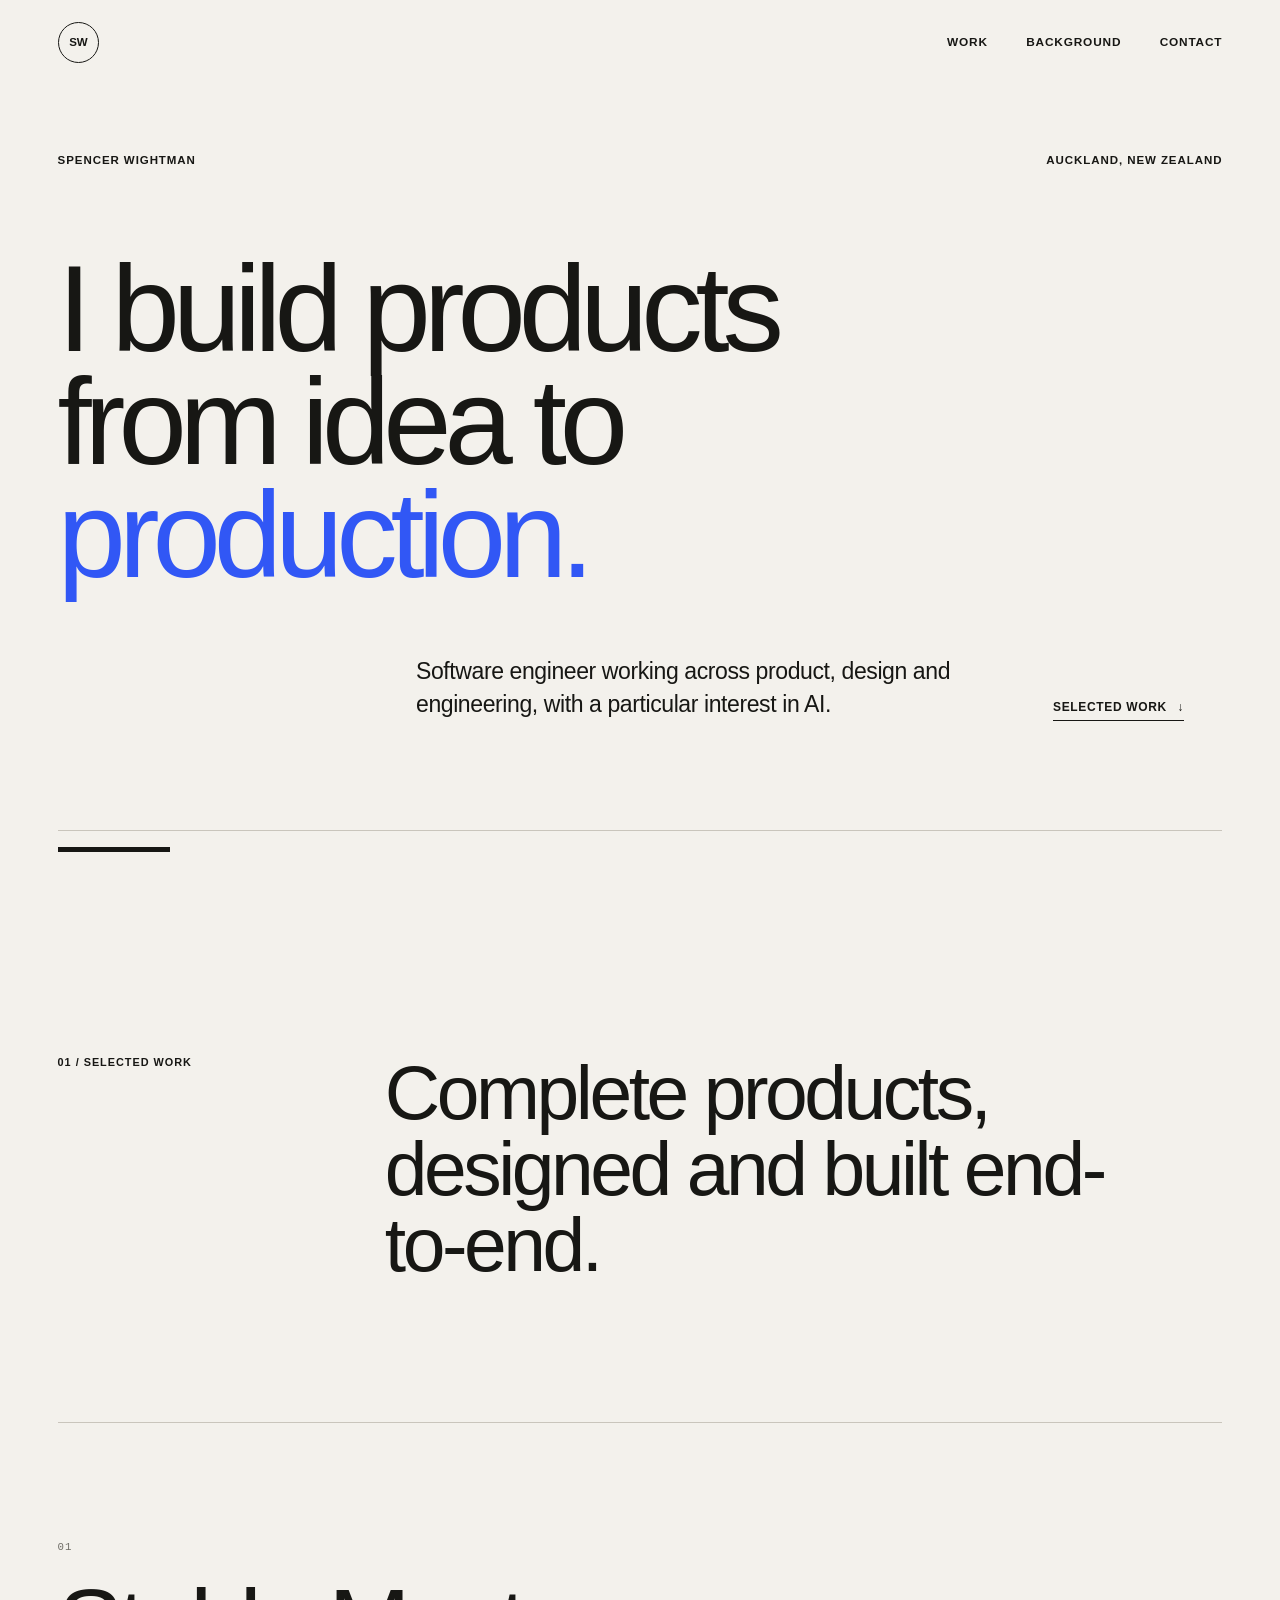
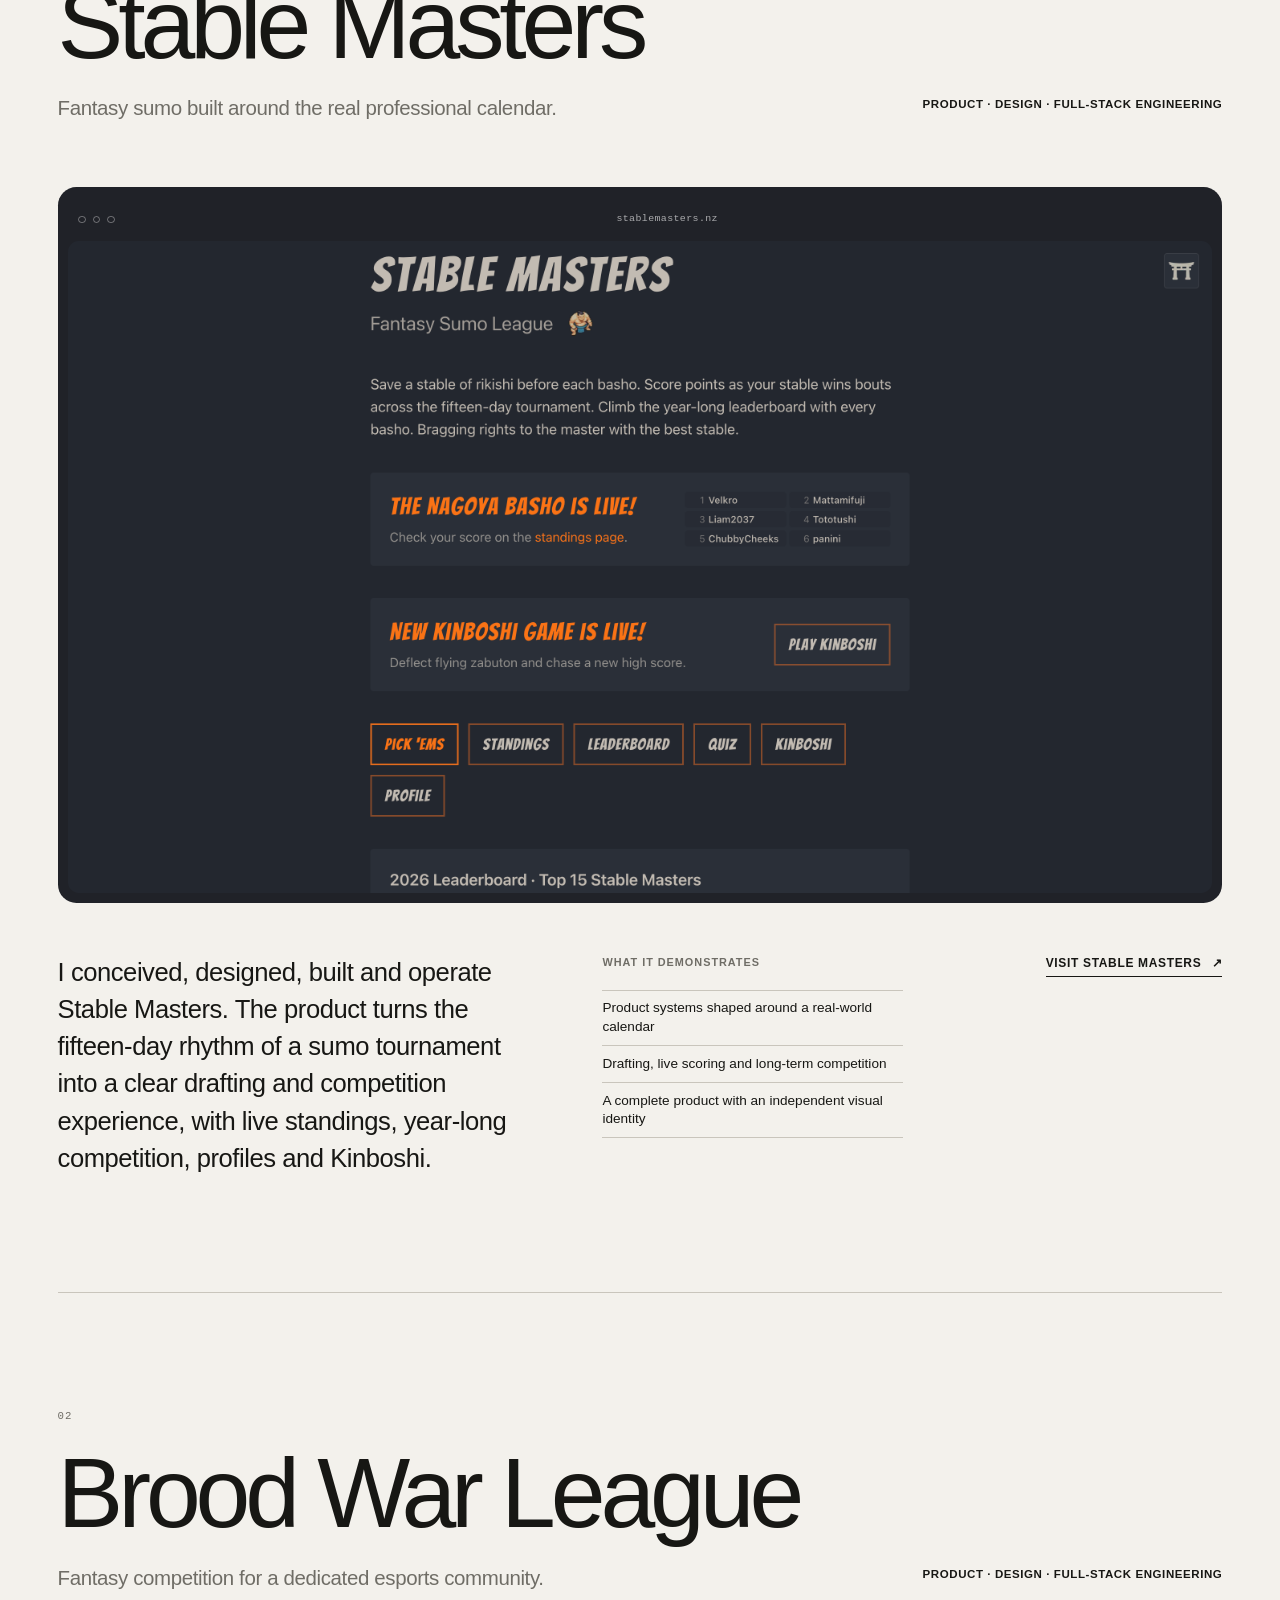
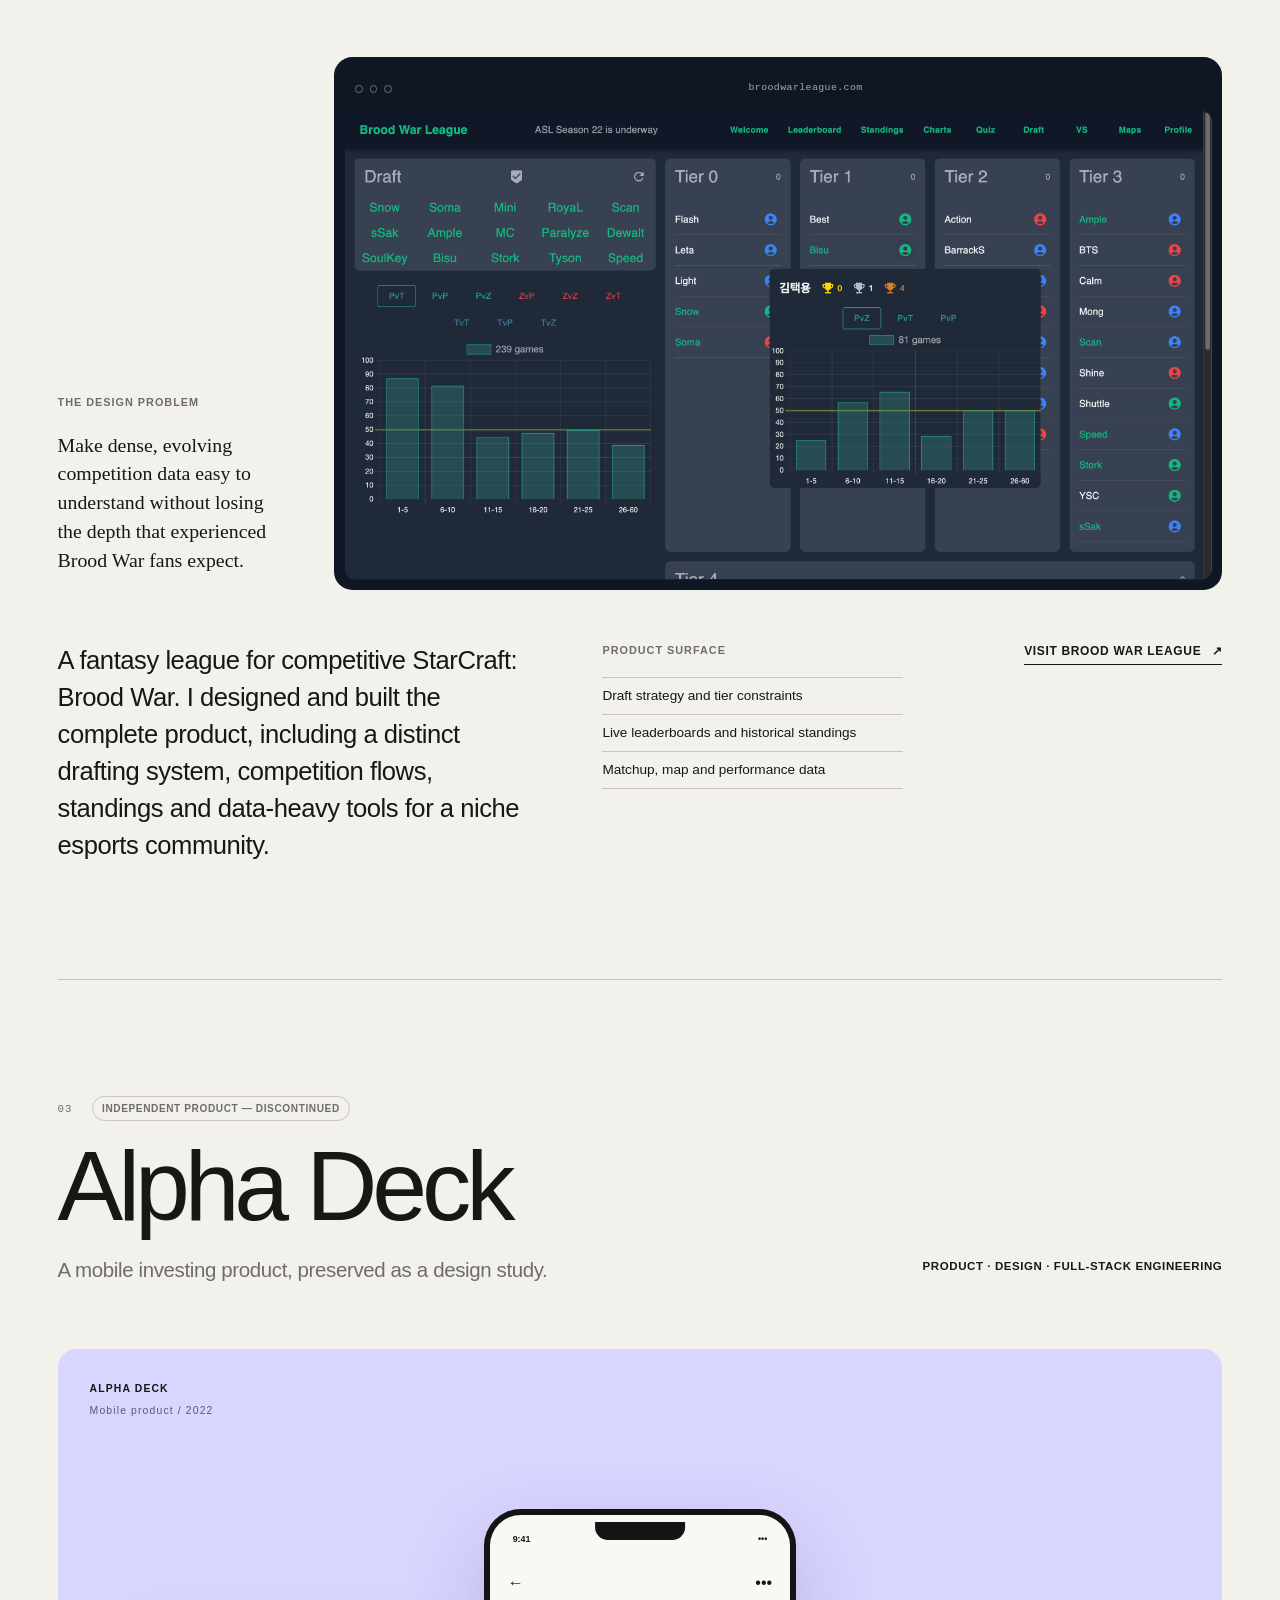
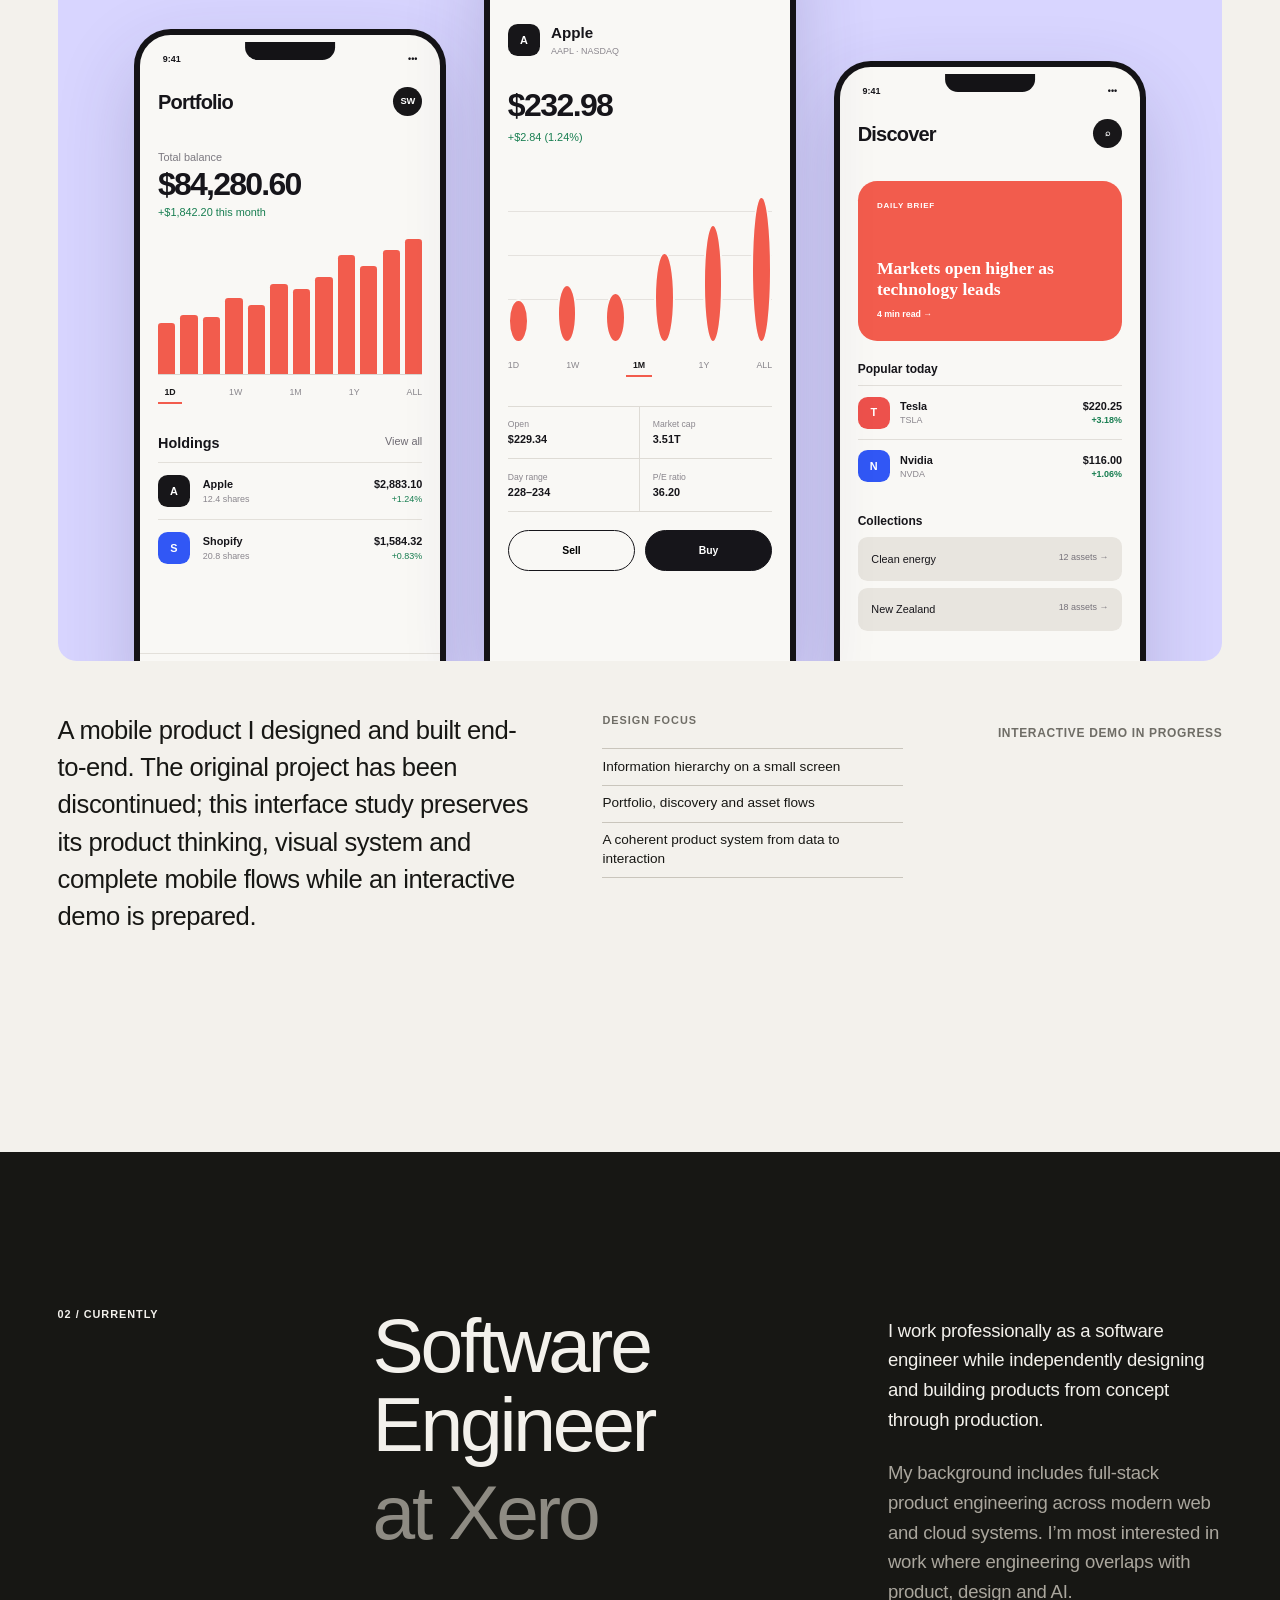
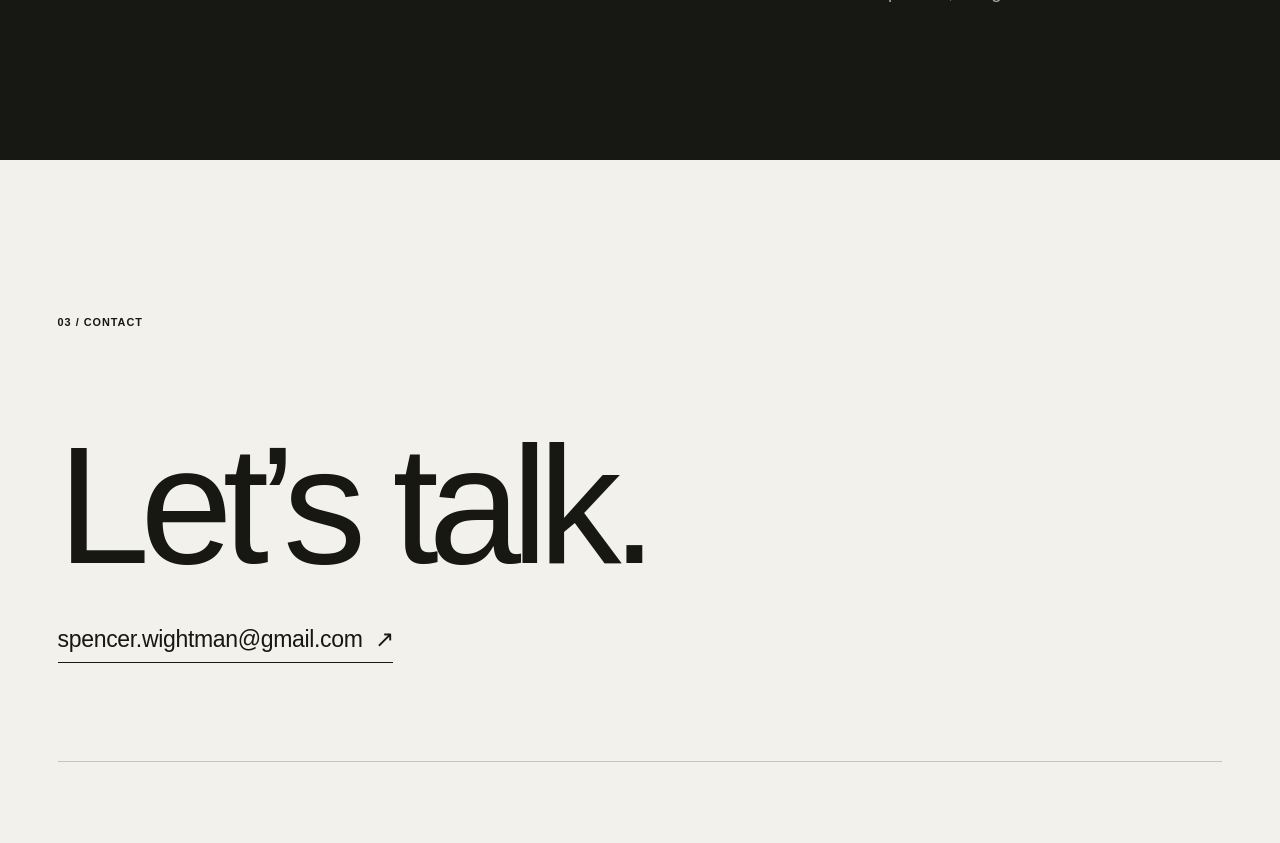
==== commit a22dded6: "images" ====
--- a/editorial.html
+++ b/editorial.html
@@ -91,10 +91,10 @@
 							<p>stablemasters.nz</p>
 						</div>
 						<img
-							src="images/work/stable-masters-1920.jpg"
+							src="images/work/stable-masters.png"
 							alt="Stable Masters fantasy sumo homepage, showing tournament updates and game navigation"
-							width="1920"
-							height="1080"
+							width="2850"
+							height="1622"
 							loading="lazy"
 							decoding="async"
 						/>
